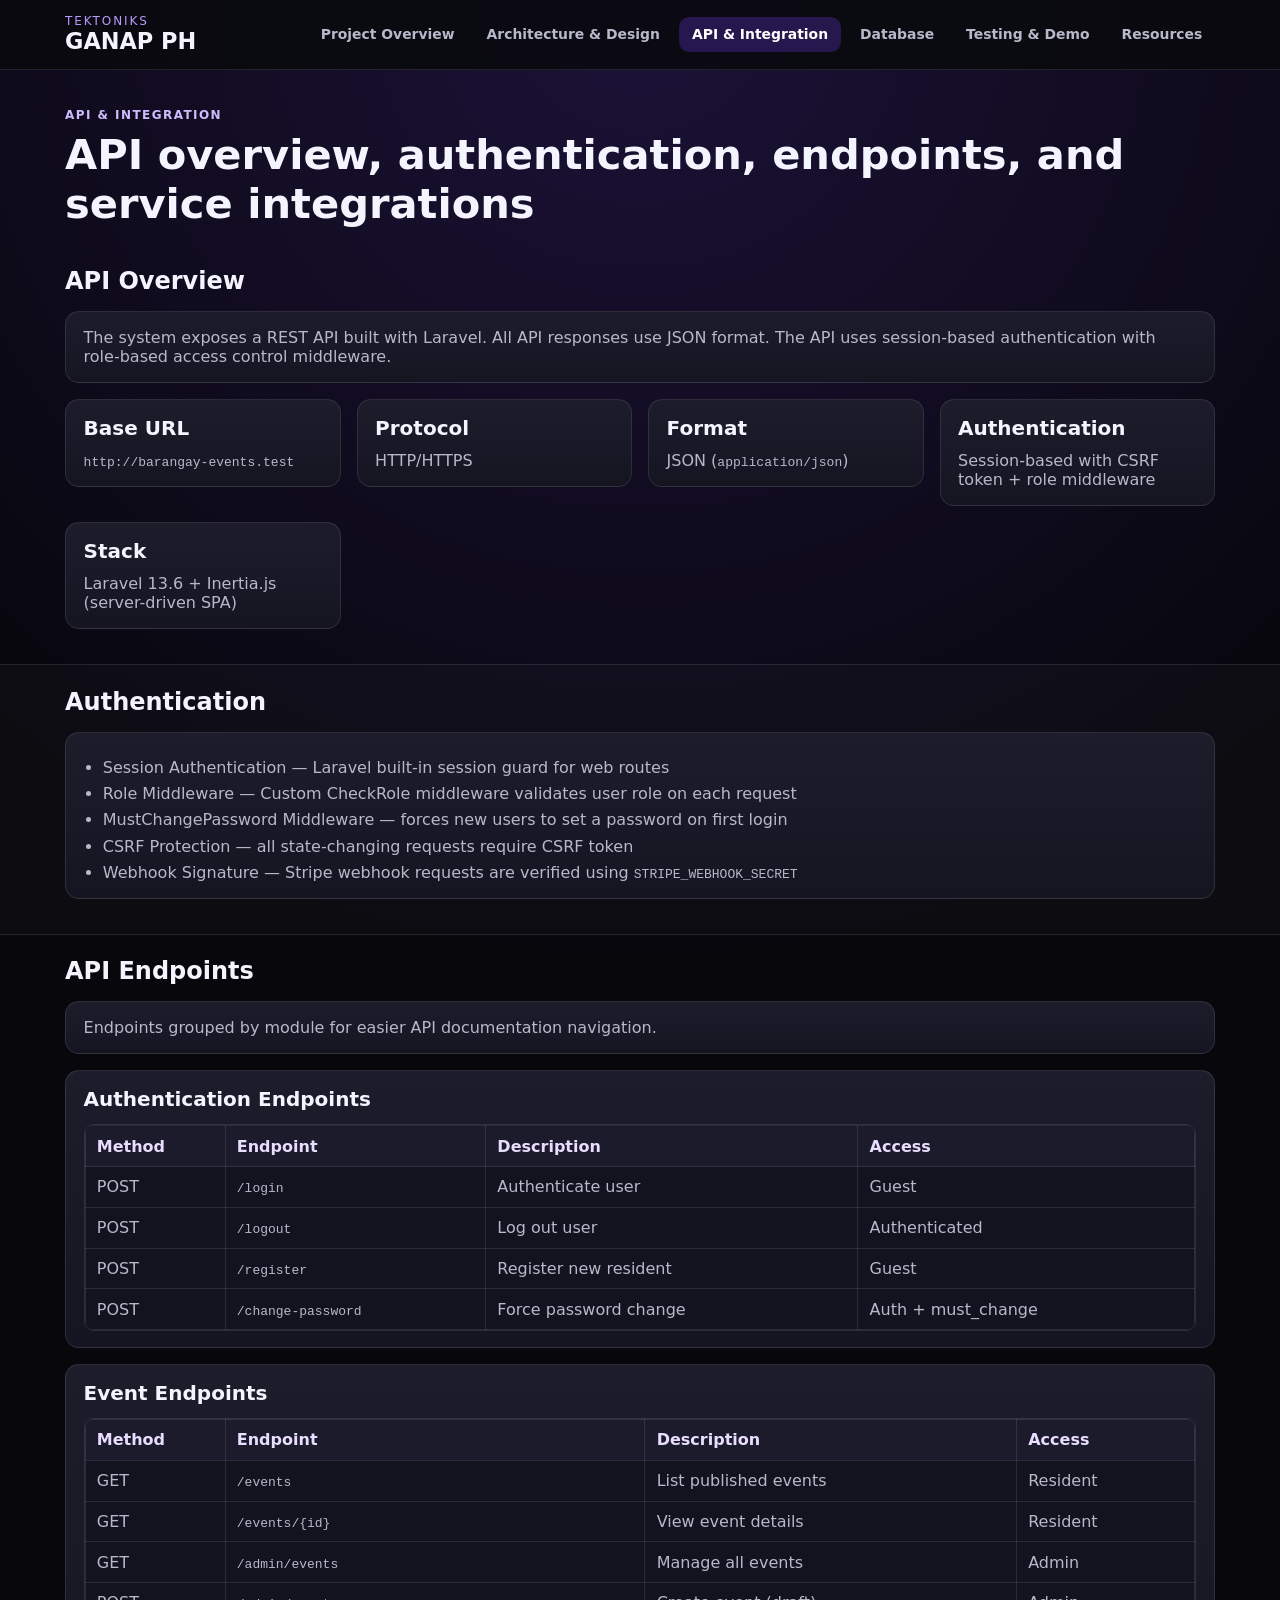
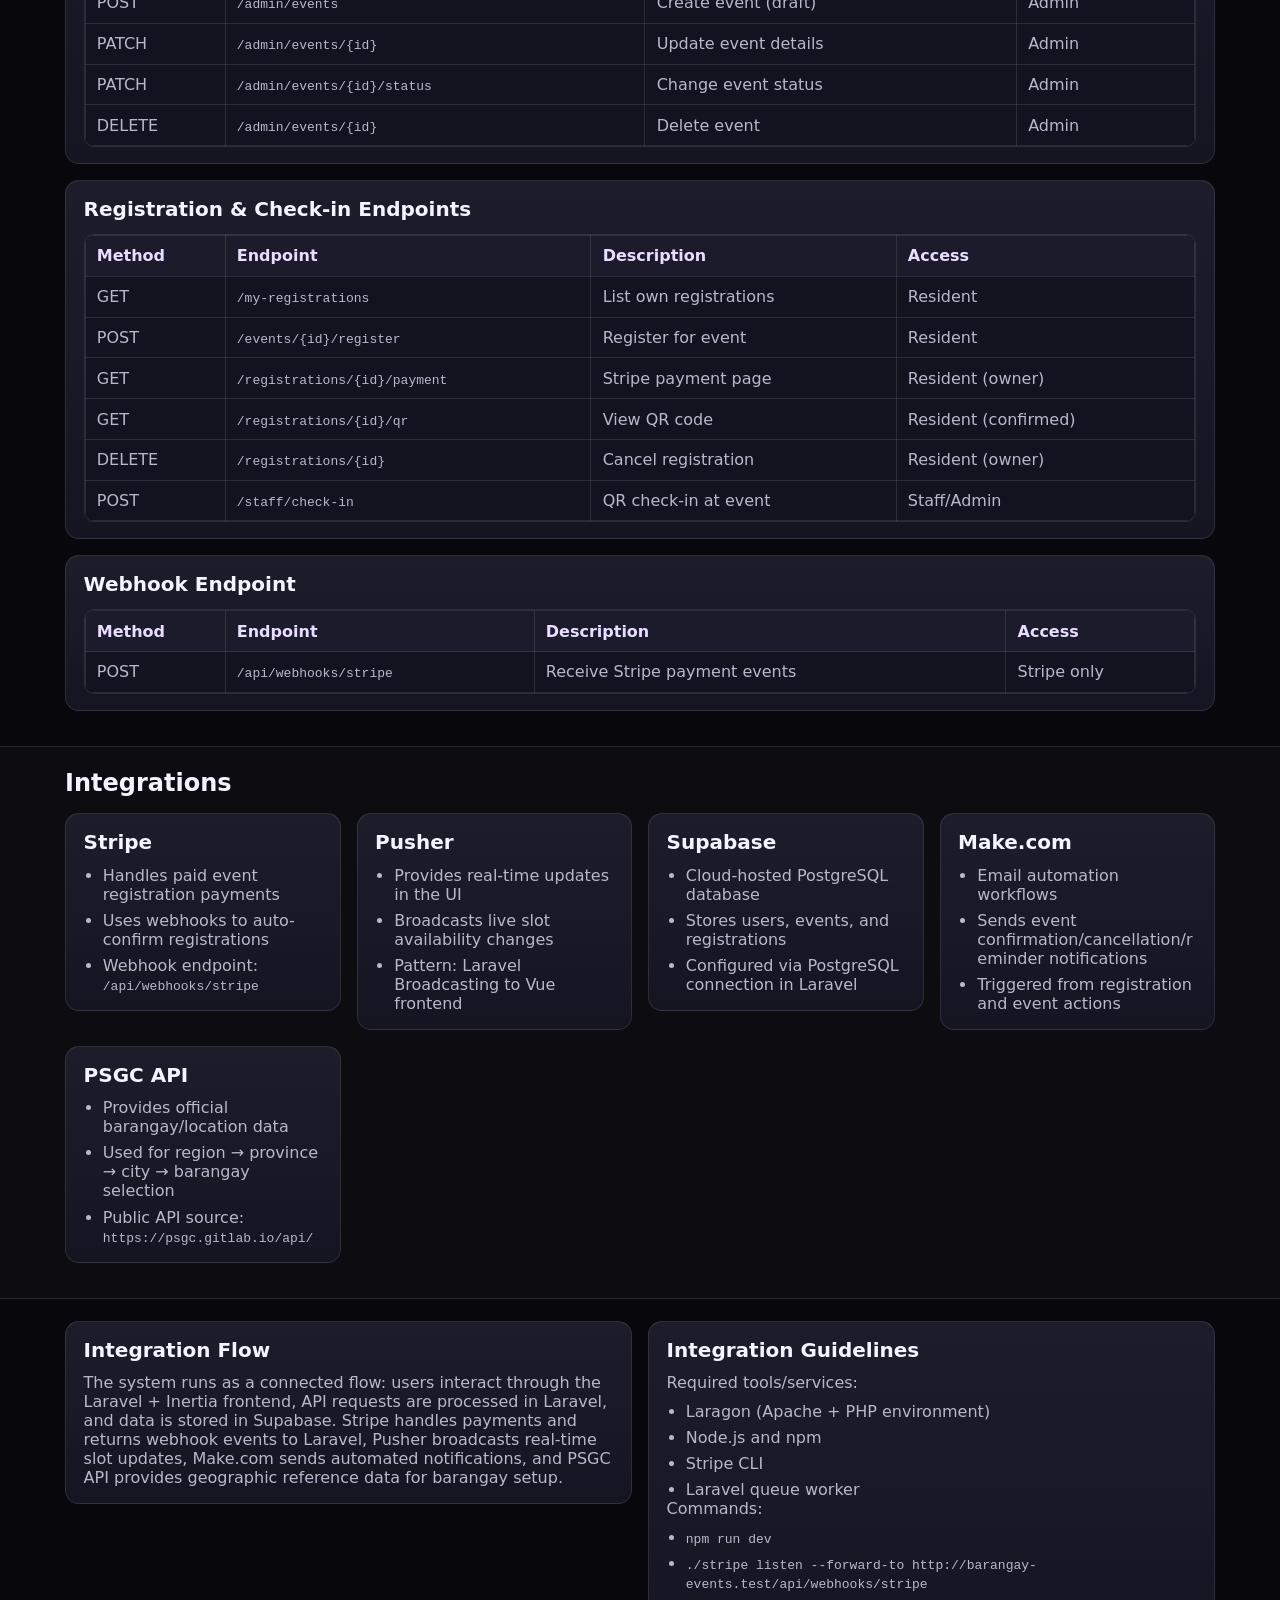
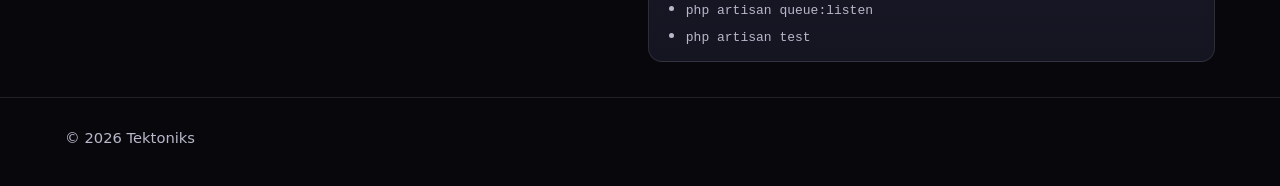
==== api-integration.html @ 6434b8df "final update" ====
<!DOCTYPE html>
<html lang="en">
<head>
  <meta charset="UTF-8" />
  <meta name="viewport" content="width=device-width, initial-scale=1.0" />
  <title>API &amp; Integration | GANAP PH</title>
  <link rel="stylesheet" href="styles.css" />
</head>
<body data-page="api-integration">
  <header class="site-header">
    <div class="container header-inner">
      <a class="brand" href="index.html">
        <span class="brand__eyebrow">Tektoniks</span>
        <span class="brand__title">GANAP PH</span>
      </a>
      <button class="nav-toggle" aria-label="Toggle navigation" aria-expanded="false" aria-controls="site-nav">Menu</button>
      <nav id="site-nav" class="site-nav">
        <a href="index.html">Project Overview</a>
        <a href="architecture-design.html">Architecture &amp; Design</a>
        <a href="api-integration.html">API &amp; Integration</a>
        <a href="database.html">Database</a>
        <a href="testing-demo.html">Testing &amp; Demo</a>
        <a href="resources.html">Resources</a>
      </nav>
    </div>
  </header>
  <main>
    <section class="page-hero"><div class="container"><p class="page-kicker">API &amp; Integration</p><h1>API overview, authentication, endpoints, and service integrations</h1></div></section>

    <section class="section">
      <div class="container">
        <h2 class="section-title">API Overview</h2>
        <article class="card">
          <p>
            The system exposes a REST API built with Laravel. All API responses use JSON format.
            The API uses session-based authentication with role-based access control middleware.
          </p>
        </article>
        <div class="card-grid api-overview-grid">
          <article class="card"><h2>Base URL</h2><p><code>http://barangay-events.test</code></p></article>
          <article class="card"><h2>Protocol</h2><p>HTTP/HTTPS</p></article>
          <article class="card"><h2>Format</h2><p>JSON (<code>application/json</code>)</p></article>
          <article class="card"><h2>Authentication</h2><p>Session-based with CSRF token + role middleware</p></article>
          <article class="card"><h2>Stack</h2><p>Laravel 13.6 + Inertia.js (server-driven SPA)</p></article>
        </div>
      </div>
    </section>

    <section class="section section-muted">
      <div class="container">
        <h2 class="section-title">Authentication</h2>
        <article class="card">
          <ul>
            <li>Session Authentication — Laravel built-in session guard for web routes</li>
            <li>Role Middleware — Custom CheckRole middleware validates user role on each request</li>
            <li>MustChangePassword Middleware — forces new users to set a password on first login</li>
            <li>CSRF Protection — all state-changing requests require CSRF token</li>
            <li>Webhook Signature — Stripe webhook requests are verified using <code>STRIPE_WEBHOOK_SECRET</code></li>
          </ul>
        </article>
      </div>
    </section>

    <section class="section">
      <div class="container">
        <h2 class="section-title">API Endpoints</h2>
        <article class="card">
          <p>Endpoints grouped by module for easier API documentation navigation.</p>
        </article>

        <div class="endpoint-groups">
          <article class="card">
            <h2>Authentication Endpoints</h2>
            <div class="table-wrap">
              <table class="api-table">
                <thead><tr><th>Method</th><th>Endpoint</th><th>Description</th><th>Access</th></tr></thead>
                <tbody>
                  <tr><td>POST</td><td><code>/login</code></td><td>Authenticate user</td><td>Guest</td></tr>
                  <tr><td>POST</td><td><code>/logout</code></td><td>Log out user</td><td>Authenticated</td></tr>
                  <tr><td>POST</td><td><code>/register</code></td><td>Register new resident</td><td>Guest</td></tr>
                  <tr><td>POST</td><td><code>/change-password</code></td><td>Force password change</td><td>Auth + must_change</td></tr>
                </tbody>
              </table>
            </div>
          </article>

          <article class="card">
            <h2>Event Endpoints</h2>
            <div class="table-wrap">
              <table class="api-table">
                <thead><tr><th>Method</th><th>Endpoint</th><th>Description</th><th>Access</th></tr></thead>
                <tbody>
                  <tr><td>GET</td><td><code>/events</code></td><td>List published events</td><td>Resident</td></tr>
                  <tr><td>GET</td><td><code>/events/{id}</code></td><td>View event details</td><td>Resident</td></tr>
                  <tr><td>GET</td><td><code>/admin/events</code></td><td>Manage all events</td><td>Admin</td></tr>
                  <tr><td>POST</td><td><code>/admin/events</code></td><td>Create event (draft)</td><td>Admin</td></tr>
                  <tr><td>PATCH</td><td><code>/admin/events/{id}</code></td><td>Update event details</td><td>Admin</td></tr>
                  <tr><td>PATCH</td><td><code>/admin/events/{id}/status</code></td><td>Change event status</td><td>Admin</td></tr>
                  <tr><td>DELETE</td><td><code>/admin/events/{id}</code></td><td>Delete event</td><td>Admin</td></tr>
                </tbody>
              </table>
            </div>
          </article>

          <article class="card">
            <h2>Registration &amp; Check-in Endpoints</h2>
            <div class="table-wrap">
              <table class="api-table">
                <thead><tr><th>Method</th><th>Endpoint</th><th>Description</th><th>Access</th></tr></thead>
                <tbody>
                  <tr><td>GET</td><td><code>/my-registrations</code></td><td>List own registrations</td><td>Resident</td></tr>
                  <tr><td>POST</td><td><code>/events/{id}/register</code></td><td>Register for event</td><td>Resident</td></tr>
                  <tr><td>GET</td><td><code>/registrations/{id}/payment</code></td><td>Stripe payment page</td><td>Resident (owner)</td></tr>
                  <tr><td>GET</td><td><code>/registrations/{id}/qr</code></td><td>View QR code</td><td>Resident (confirmed)</td></tr>
                  <tr><td>DELETE</td><td><code>/registrations/{id}</code></td><td>Cancel registration</td><td>Resident (owner)</td></tr>
                  <tr><td>POST</td><td><code>/staff/check-in</code></td><td>QR check-in at event</td><td>Staff/Admin</td></tr>
                </tbody>
              </table>
            </div>
          </article>

          <article class="card">
            <h2>Webhook Endpoint</h2>
            <div class="table-wrap">
              <table class="api-table">
                <thead><tr><th>Method</th><th>Endpoint</th><th>Description</th><th>Access</th></tr></thead>
                <tbody>
                  <tr><td>POST</td><td><code>/api/webhooks/stripe</code></td><td>Receive Stripe payment events</td><td>Stripe only</td></tr>
                </tbody>
              </table>
            </div>
          </article>
        </div>
      </div>
    </section>

    <section class="section section-muted">
      <div class="container">
        <h2 class="section-title">Integrations</h2>
        <div class="card-grid integration-cards">
          <article class="card">
            <h2>Stripe</h2>
            <ul>
              <li>Handles paid event registration payments</li>
              <li>Uses webhooks to auto-confirm registrations</li>
              <li>Webhook endpoint: <code>/api/webhooks/stripe</code></li>
            </ul>
          </article>
          <article class="card">
            <h2>Pusher</h2>
            <ul>
              <li>Provides real-time updates in the UI</li>
              <li>Broadcasts live slot availability changes</li>
              <li>Pattern: Laravel Broadcasting to Vue frontend</li>
            </ul>
          </article>
          <article class="card">
            <h2>Supabase</h2>
            <ul>
              <li>Cloud-hosted PostgreSQL database</li>
              <li>Stores users, events, and registrations</li>
              <li>Configured via PostgreSQL connection in Laravel</li>
            </ul>
          </article>
          <article class="card">
            <h2>Make.com</h2>
            <ul>
              <li>Email automation workflows</li>
              <li>Sends event confirmation/cancellation/reminder notifications</li>
              <li>Triggered from registration and event actions</li>
            </ul>
          </article>
          <article class="card">
            <h2>PSGC API</h2>
            <ul>
              <li>Provides official barangay/location data</li>
              <li>Used for region → province → city → barangay selection</li>
              <li>Public API source: <code>https://psgc.gitlab.io/api/</code></li>
            </ul>
          </article>
        </div>
      </div>
    </section>

    <section class="section">
      <div class="container grid-2">
        <article class="card">
          <h2>Integration Flow</h2>
          <p>
            The system runs as a connected flow: users interact through the Laravel + Inertia frontend, API requests are processed in Laravel,
            and data is stored in Supabase. Stripe handles payments and returns webhook events to Laravel, Pusher broadcasts real-time slot updates,
            Make.com sends automated notifications, and PSGC API provides geographic reference data for barangay setup.
          </p>
        </article>
        <article class="card">
          <h2>Integration Guidelines</h2>
          <p>Required tools/services:</p>
          <ul>
            <li>Laragon (Apache + PHP environment)</li>
            <li>Node.js and npm</li>
            <li>Stripe CLI</li>
            <li>Laravel queue worker</li>
          </ul>
          <p>Commands:</p>
          <ul>
            <li><code>npm run dev</code></li>
            <li><code>./stripe listen --forward-to http://barangay-events.test/api/webhooks/stripe</code></li>
            <li><code>php artisan queue:listen</code></li>
            <li><code>php artisan test</code></li>
          </ul>
        </article>
      </div>
    </section>
  </main>
  <footer class="site-footer"><div class="container footer-inner"><p>© <span id="currentYear"></span> Tektoniks</p></div></footer>
  <script src="scripts.js"></script>
</body>
</html>
---- styles.css ----
:root {
  --bg: #07070c;
  --panel: #151522;
  --panel-soft: #1c1c2b;
  --text: #f4f4ff;
  --muted: #b7b8ca;
  --line: rgba(255, 255, 255, 0.1);
  --accent: #7a42ff;
  --accent-dark: #5123c3;
}

* { box-sizing: border-box; }

body {
  margin: 0;
  font-family: "Segoe UI", system-ui, sans-serif;
  background: radial-gradient(circle at top, rgba(122, 66, 255, 0.18), transparent 28%), var(--bg);
  color: var(--text);
}

a { color: inherit; text-decoration: none; }

.container {
  width: min(1150px, calc(100% - 2rem));
  margin: 0 auto;
}

.site-header {
  position: sticky;
  top: 0;
  z-index: 20;
  background: rgba(10, 10, 16, 0.92);
  border-bottom: 1px solid var(--line);
}

.header-inner {
  padding: 0.9rem 0;
  display: flex;
  align-items: center;
  gap: 1rem;
}

.brand { display: flex; flex-direction: column; margin-right: auto; }
.brand__eyebrow { font-size: 0.75rem; letter-spacing: 0.16em; color: #b79cff; text-transform: uppercase; }
.brand__title { font-size: 1.4rem; font-weight: 800; }

.site-nav { display: flex; flex-wrap: wrap; gap: 0.4rem; }
.site-nav a {
  padding: 0.6rem 0.8rem;
  border-radius: 10px;
  color: var(--muted);
  font-size: 0.87rem;
  font-weight: 600;
}
.site-nav a:hover,
.site-nav a.is-active {
  color: #fff;
  background: rgba(122, 66, 255, 0.25);
}

.nav-toggle {
  display: none;
  background: var(--panel-soft);
  color: #fff;
  border: 1px solid var(--line);
  border-radius: 8px;
  padding: 0.55rem 0.8rem;
}

.page-hero { padding: 2.4rem 0 1rem; }
.page-kicker {
  margin: 0 0 0.5rem;
  color: #cdbdff;
  letter-spacing: 0.12em;
  text-transform: uppercase;
  font-size: 0.75rem;
  font-weight: 700;
}
.page-hero h1 { margin: 0; font-size: clamp(1.8rem, 4vw, 2.6rem); }

.section { padding: 1.4rem 0 2.2rem; }
.section-muted { background: rgba(255, 255, 255, 0.02); border-top: 1px solid var(--line); border-bottom: 1px solid var(--line); }
.section-title { margin: 0 0 1rem; }

.grid-2 { display: grid; grid-template-columns: repeat(2, minmax(0, 1fr)); gap: 1rem; align-items: start; }
.card-grid { display: grid; grid-template-columns: repeat(auto-fit, minmax(260px, 1fr)); gap: 1rem; align-items: start; }
.resource-rows { display: grid; grid-template-columns: 1fr; gap: 1rem; align-items: start; }
.resource-links-row { display: grid; grid-template-columns: repeat(2, minmax(0, 1fr)); gap: 1rem; align-items: start; }

.card {
  background: linear-gradient(180deg, var(--panel-soft), var(--panel));
  border: 1px solid var(--line);
  border-radius: 14px;
  padding: 1rem 1.1rem;
  height: fit-content;
}
.card h2 { margin: 0 0 0.7rem; font-size: 1.25rem; }
.card p { margin: 0; color: var(--muted); }

.team-grid { display: grid; grid-template-columns: repeat(auto-fit, minmax(190px, 1fr)); gap: 1rem; align-items: start; }
.team-grid .team-card {
  height: 100%;
  display: flex;
  flex-direction: column;
}
.team-card h3 {
  margin: 0.8rem 0 0.2rem;
  font-size: 1rem;
  min-height: 2.7em;
  line-height: 1.35;
}
.team-card p {
  min-height: 1.6em;
}
.team-img { width: 100%; aspect-ratio: 1/1; border-radius: 10px; object-fit: cover; }

.video-wrap { margin-top: 0.7rem; aspect-ratio: 16 / 9; border-radius: 10px; overflow: hidden; background: #000; }
.video-wrap iframe { width: 100%; height: 100%; border: 0; }

.pdf-wrap { margin-top: 0.8rem; height: 70vh; border-radius: 10px; overflow: hidden; border: 1px solid var(--line); }
.pdf-wrap iframe { width: 100%; height: 100%; border: 0; background: #fff; }

.table-wrap {
  margin-top: 0.8rem;
  overflow-x: auto;
  border-radius: 10px;
  border: 1px solid var(--line);
}

.api-table {
  width: 100%;
  border-collapse: collapse;
  min-width: 920px;
  background: #131320;
}

.api-table th,
.api-table td {
  border: 1px solid var(--line);
  padding: 0.65rem 0.7rem;
  text-align: left;
  vertical-align: top;
  overflow-wrap: normal;
  word-break: normal;
}

.api-table th {
  background: #1b1b2b;
  color: #e8ddff;
}

.api-table td {
  color: var(--muted);
}

.api-table th:first-child,
.api-table td:first-child {
  white-space: nowrap;
  width: 140px;
}

.api-overview-grid {
  margin-top: 1rem;
}

.integration-cards {
  grid-template-columns: repeat(auto-fit, minmax(220px, 1fr));
}

.endpoint-groups {
  display: grid;
  gap: 1rem;
  margin-top: 1rem;
}

.endpoint-groups .card h2 {
  margin-bottom: 0.55rem;
}

.btn {
  display: inline-block;
  margin-top: 0.3rem;
  padding: 0.72rem 1rem;
  border-radius: 10px;
  font-weight: 700;
}
.btn-dark {
  background: linear-gradient(180deg, var(--accent), var(--accent-dark));
  color: #fff;
  box-shadow: 0 8px 20px rgba(81, 35, 195, 0.45);
}

main .container {
  overflow-wrap: anywhere;
}

.card ul {
  margin: 0.6rem 0 0;
  padding-left: 1.2rem;
  color: var(--muted);
}

.card li + li {
  margin-top: 0.45rem;
}

.architecture-flow-card {
  margin-top: 1rem;
}

.diagram-image {
  width: 100%;
  margin-top: 0.9rem;
  border-radius: 10px;
  border: 1px solid var(--line);
  background: #0d0d14;
  cursor: zoom-in;
}

.sequence-grid {
  display: grid;
  grid-template-columns: 1fr;
  gap: 1rem;
}

.diagram-figure {
  margin: 0.8rem 0 0;
}

.diagram-figure figcaption {
  color: var(--muted);
  margin-bottom: 0.5rem;
}

.diagrams-grid {
  grid-template-columns: 1fr;
  gap: 1.2rem;
}

.diagrams-grid .card {
  padding: 1.2rem;
}

.diagrams-grid .diagram-image {
  margin-top: 1rem;
  width: 100%;
  max-height: none;
}

.image-lightbox {
  position: fixed;
  inset: 0;
  display: grid;
  place-items: center;
  padding: 1.5rem;
  background: rgba(0, 0, 0, 0.88);
  z-index: 999;
}

.image-lightbox[hidden] {
  display: none;
}

.image-lightbox__inner {
  width: min(1400px, 100%);
  max-height: 95vh;
  overflow: auto;
}

.image-lightbox__img {
  width: 100%;
  height: auto;
  border-radius: 10px;
  border: 1px solid rgba(255, 255, 255, 0.2);
  background: #111;
}

.image-lightbox__close {
  position: absolute;
  top: 1rem;
  right: 1rem;
  border: 1px solid rgba(255, 255, 255, 0.25);
  background: rgba(20, 20, 30, 0.9);
  color: #fff;
  border-radius: 8px;
  padding: 0.45rem 0.7rem;
  font-size: 0.95rem;
  cursor: pointer;
}

@media (min-width: 1100px) {
  .diagrams-grid {
    grid-template-columns: 1fr;
  }
}

.site-footer {
  border-top: 1px solid var(--line);
  padding: 1rem 0 1.6rem;
}
.footer-inner { color: var(--muted); font-size: 0.92rem; }

@media (max-width: 980px) {
  .nav-toggle { display: inline-block; }
  .header-inner { flex-wrap: wrap; }
  .site-nav {
    display: none;
    width: 100%;
    flex-direction: column;
    background: #11111b;
    border: 1px solid var(--line);
    border-radius: 10px;
    padding: 0.45rem;
  }
  .site-nav.open { display: flex; }
}

@media (max-width: 720px) {
  .grid-2 { grid-template-columns: 1fr; }
  .resource-links-row { grid-template-columns: 1fr; }
}
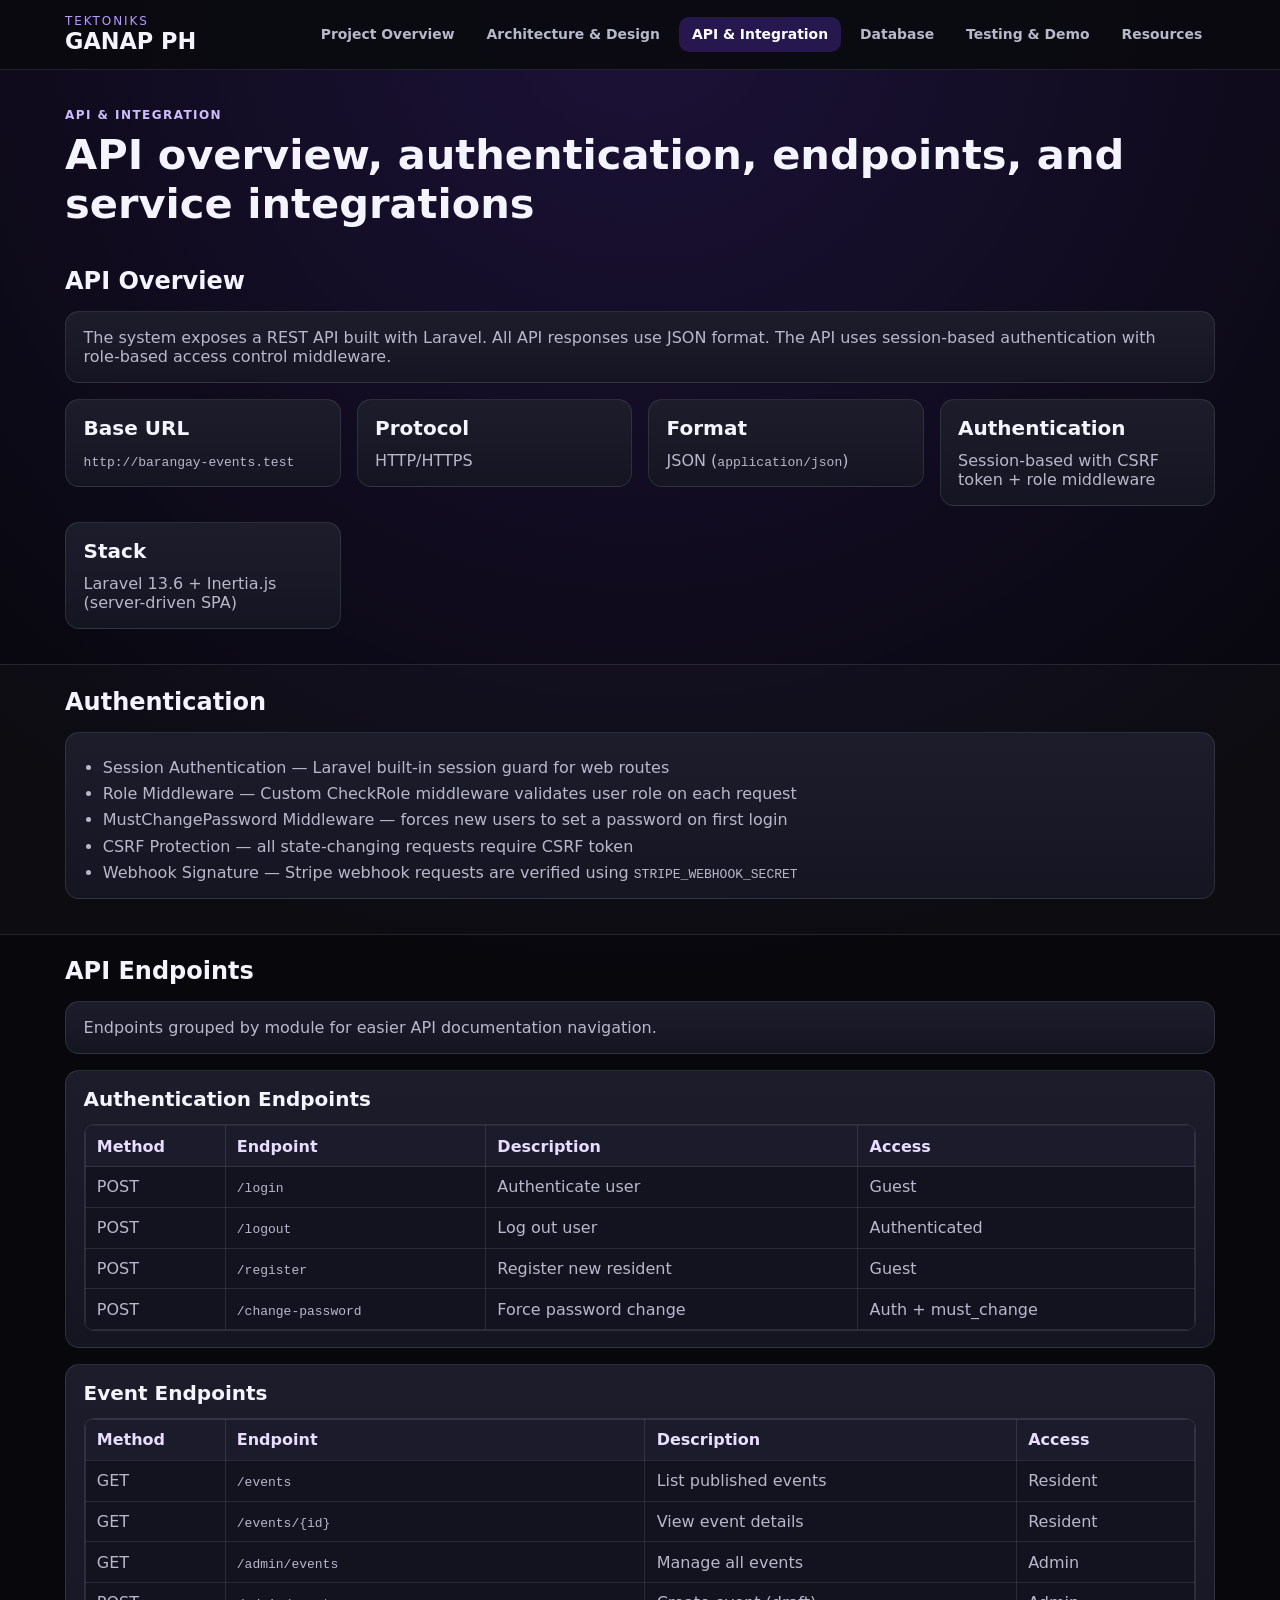
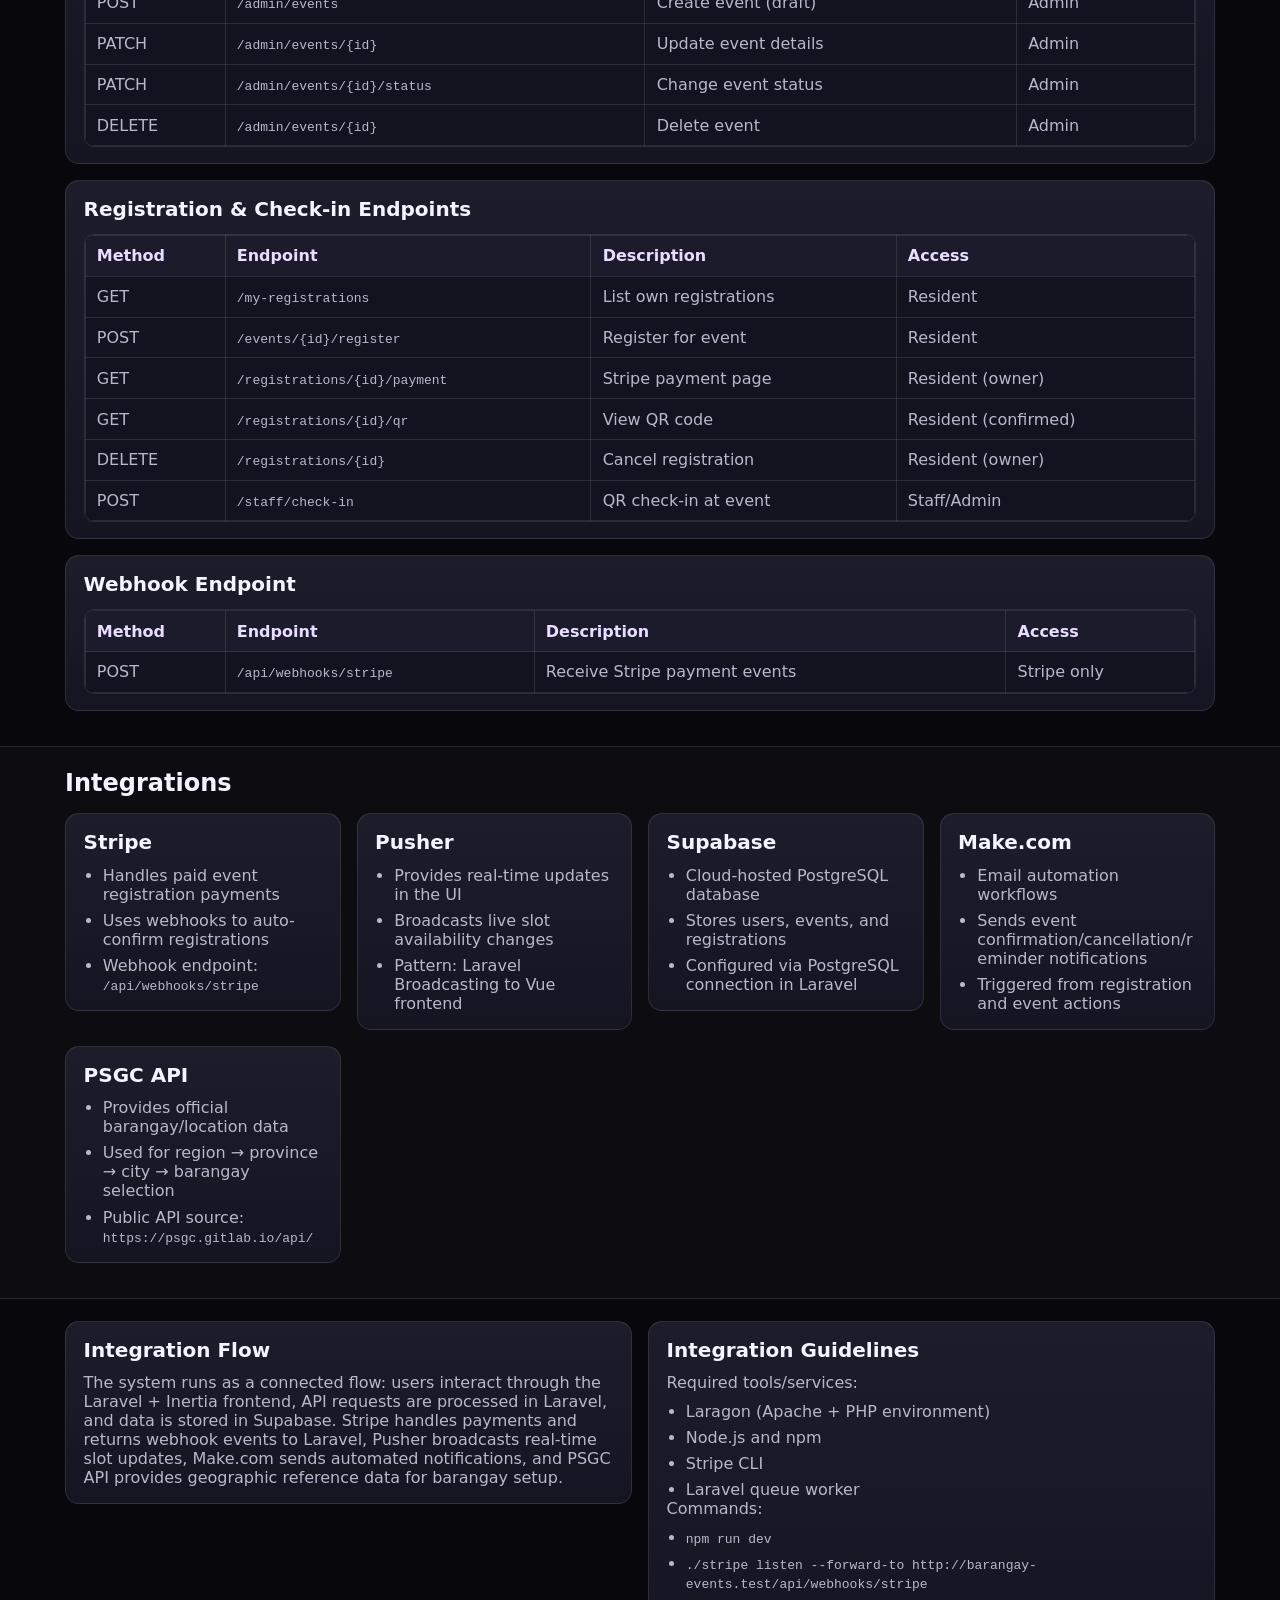
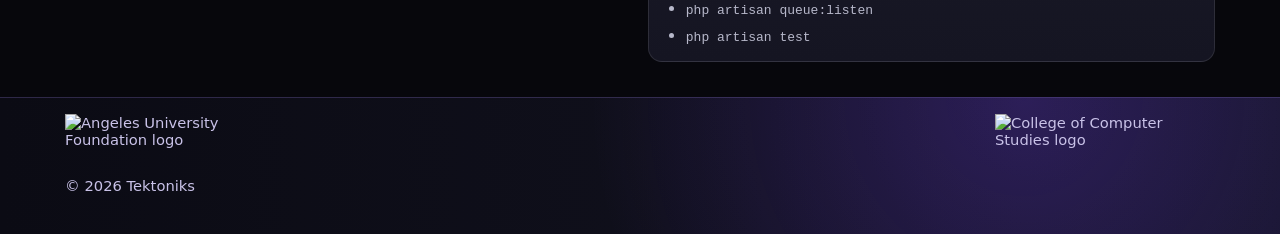
==== commit 479c90bf: "Update footer branding layout and gradient styling. Move institutional logos to all page footers, al" ====
--- a/api-integration.html
+++ b/api-integration.html
@@ -212,7 +212,15 @@
       </div>
     </section>
   </main>
-  <footer class="site-footer"><div class="container footer-inner"><p>© <span id="currentYear"></span> Tektoniks</p></div></footer>
+  <footer class="site-footer">
+    <div class="container footer-inner">
+      <div class="footer-logos" aria-label="Institution logos">
+        <img src="resources/images/auf logo/AUF-LOGO.png" alt="Angeles University Foundation logo" />
+        <img src="resources/images/auf logo/ccs-logo.png" alt="College of Computer Studies logo" />
+      </div>
+      <p>© <span id="currentYear"></span> Tektoniks</p>
+    </div>
+  </footer>
   <script src="scripts.js"></script>
 </body>
 </html>
--- a/styles.css
+++ b/styles.css
@@ -86,6 +86,28 @@
 .card-grid { display: grid; grid-template-columns: repeat(auto-fit, minmax(260px, 1fr)); gap: 1rem; align-items: start; }
 .resource-rows { display: grid; grid-template-columns: 1fr; gap: 1rem; align-items: start; }
 .resource-links-row { display: grid; grid-template-columns: repeat(2, minmax(0, 1fr)); gap: 1rem; align-items: start; }
+.logo-strip {
+  margin-top: 0.9rem;
+  display: grid;
+  grid-template-columns: repeat(auto-fit, minmax(240px, 1fr));
+  gap: 1rem;
+}
+
+.logo-tile {
+  background: #f7f7fb;
+  border-radius: 12px;
+  border: 1px solid rgba(0, 0, 0, 0.12);
+  padding: 0.9rem;
+  display: grid;
+  place-items: center;
+}
+
+.logo-tile img {
+  max-width: 100%;
+  max-height: 120px;
+  height: auto;
+  width: auto;
+}
 
 .card {
   background: linear-gradient(180deg, var(--panel-soft), var(--panel));
@@ -295,10 +317,41 @@
 }
 
 .site-footer {
-  border-top: 1px solid var(--line);
+  background:
+    radial-gradient(circle at 80% 0%, rgba(122, 66, 255, 0.25), transparent 42%),
+    linear-gradient(90deg, #0b0b14 0%, #10101c 60%, #141425 100%);
+  border-top: 1px solid rgba(167, 142, 255, 0.22);
   padding: 1rem 0 1.6rem;
 }
-.footer-inner { color: var(--muted); font-size: 0.92rem; }
+.footer-inner {
+  color: #c9c2e8;
+  font-size: 0.92rem;
+  display: grid;
+  gap: 0.9rem;
+}
+
+.footer-logos {
+  display: grid;
+  grid-template-columns: 1fr 1fr;
+  align-items: center;
+  width: 100%;
+  gap: 0.8rem;
+}
+
+.footer-logos img {
+  max-width: min(32vw, 220px);
+  max-height: 88px;
+  width: auto;
+  height: auto;
+}
+
+.footer-logos img:first-child {
+  justify-self: start;
+}
+
+.footer-logos img:last-child {
+  justify-self: end;
+}
 
 @media (max-width: 980px) {
   .nav-toggle { display: inline-block; }
@@ -318,4 +371,13 @@
 @media (max-width: 720px) {
   .grid-2 { grid-template-columns: 1fr; }
   .resource-links-row { grid-template-columns: 1fr; }
-}
+  .footer-logos {
+    grid-template-columns: 1fr;
+    justify-items: center;
+  }
+  .footer-logos img:first-child,
+  .footer-logos img:last-child {
+    justify-self: center;
+  }
+  .logo-tile img { max-height: 110px; }
+}
